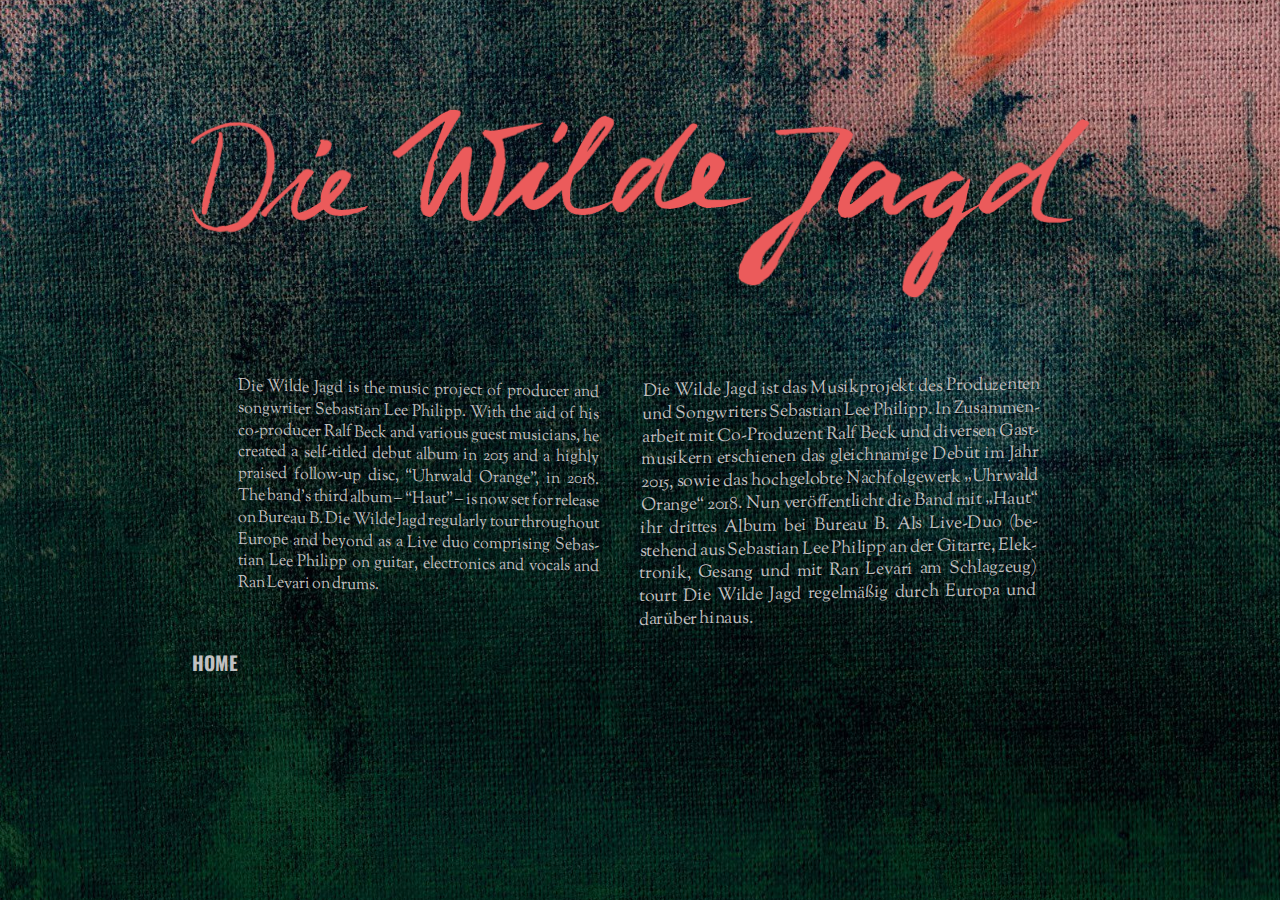
==== about.html @ 192fec65 "contact done" ====
<!DOCTYPE html>
<html lang="de">
  <head>
    <title>Die Wilde Jagd - About</title>
    <meta charset="UTF-8" />
    <meta name="viewport" content="width=device-width, initial-scale=1.0" />
    <link rel="stylesheet" href="normalize.css" type="text/css" />
    <link rel="stylesheet" type="text/css" href="style.css" />
    <link href="https://fonts.googleapis.com/css?family=Oswald:500|Sorts+Mill+Goudy&display=swap" rel="stylesheet"/>
    <link
      rel="stylesheet"
      href="https://use.fontawesome.com/releases/v5.5.0/css/all.css"
      integrity="sha384-B4dIYHKNBt8Bc12p+WXckhzcICo0wtJAoU8YZTY5qE0Id1GSseTk6S+L3BlXeVIU"
      crossorigin="anonymous"
    />
  </head>

  <body class="main">
    <header class="header">
      <img
        class="title-img"
        src="assets/DWJ-title-transparent-compressed.png"
        alt="Die Wilde Jagd"
      />

    </header>
    <section class="about">
      <div class="description-english">
        <p>
          Die Wilde Jagd is the music project of producer and songwriter Sebastian Lee Philipp. With the aid of his co-producer Ralf Beck and various guest musicians, he created a self-titled debut album in 2015 and a highly praised follow-up disc, “Uhrwald Orange”, in 2018. The band’s third album – “Haut” – is now set for release on Bureau B. Die Wilde Jagd regularly tour throughout Europe and beyond as a Live duo comprising Sebastian Lee Philipp on guitar, electronics and vocals and Ran Levari on drums.
        </p>
      </div>
      <div class="description-deutsch">
        <p>
          Die Wilde Jagd ist das Musikprojekt des Produzenten und Songwriters Sebastian Lee Philipp. In Zusammenarbeit mit Co-Produzent Ralf Beck und diversen Gastmusikern erschienen das gleichnamige Debüt im Jahr 2015, sowie das hochgelobte Nachfolgewerk „Uhrwald Orange“ 2018. Nun veröffentlicht die Band mit „Haut“ ihr drittes Album bei Bureau B. Als Live-Duo (bestehend aus Sebastian Lee Philipp an der Gitarre, Elektronik, Gesang und mit Ran Levari am Schlagzeug) tourt Die Wilde Jagd regelmäßig durch Europa und darüber hinaus.
        </p>
      </div>
    </section>
    <nav class="">
      <ul>
        <li>
          <h2><a href="index.html">HOME</a></h2>
        </li>
        </div>
      </ul>
    </nav>
  </body>
</html>
---- style.css ----
/*
1 - general
2 - typography
3 - layout
4 - colors
5 - media queries

*/
/* 1 - general */
body {
  box-sizing: border-box;
  margin: 0;
  padding: 0;
  font-family: sans-serif;
}

img {
  width: 100%;
}

a {
  color: inherit;
  text-decoration: none;
}

ul {
  list-style-type: none;
}

/* 2 - typography */
h1 {
  font-size: 1.2em;
  font-family: "Oswald", sans-serif;
  color: #eb5b5b;
}

h2 {
  font-size: 1.2em;
  font-family: "Oswald", sans-serif;
}

h3 {
  font-size: 1.2em;
  font-family: "Sorts Mill Goudy", serif;
}
.contact p a {
  font-family: "Oswald", sans-serif;
  font-weight: 400;
}
p {
  font-size: 1em;
  font-family: "Sorts Mill Goudy", serif;
  font-weight: 300;
  line-height: 130%;
}

.lyrics p {
  font-size: 0.8em;
}
.contact h3 {
  font-size: 1em;
  font-family: "Oswald", sans-serif;
  font-weight: 400;
}

/* 3 - layout */
.nav,
.main,
footer,
.description,
.about,
header {
  width: 90%;
  display: flex;
  margin: auto;
}
.about {
  flex-direction: column;
}

header,
footer {
  flex-direction: column;
}

.main {
  flex-direction: column;
  align-content: center;
  justify-content: center;
  text-justify: inter-word;
  word-spacing: -1px;
  hyphens: auto;
}

.title-img {
  padding: 3em 0 3em 0;
  width: 80%;
  margin: auto;
}

nav {
  width: 70%;
  margin: auto;
  display: flex;
  justify-content: center;
  text-align: center;
}

.nav-button1,
.nav-button5,
.nav-button4 {
  transform: skew(0.5deg, 0.5deg) scale(1, 1.05) translate(0%, 5%);
}

.nav-button2,
.nav-button3,
.nav-button5 {
  transform: skew(-1deg, -1deg) scale(1.1, 1.1) translate(0%, 5%);
}

ul {
  padding: 0;
  display: flex;
  flex-direction: column;
}

.description {
  display: none;
}
.about-mobile {
  display: flex;
  flex-direction: column;
}

.social-networks {
  display: flex;
  justify-content: flex-start;
  flex-direction: column;
}

.social-icons {
  display: flex;
  flex-direction: column;
}

span {
  display: none;
}

.fab {
  font-size: 1.8em;
  margin: 0 0.2em 0 0.2em;
}

.fab:hover {
  color: black;
}

span {
  margin-top: 1.3em;
}
section {
  width: 95%;
  margin: auto;
}
.lyrics {
  justify-content: space-between;
}

.song-lyrics-mobile {
  text-align: center;
  display: flex;
  flex-direction: column;
  justify-content: space-between;
  margin-bottom: 1em;
}

.song-lyrics-desktop {
  display: none;
}

.lyrics-container {
  display: flex;
  justify-content: space-evenly;
}

.section-title {
  width: 80%;
  margin: auto;
}

/* 4 - colors */
nav,
.description {
  animation: appear 5s forwards;
}

.main {
  color: #c0c0c1;
}

.main {
  width: 100%;
  height: 100%;
  background-image: url(assets/bg-inverted.jpg);
  background-repeat: no-repeat;
  background-size: cover;
  background-position: center;
  background-attachment: fixed;
}

.songkick-iframe {
  margin-left: 10%;
}

/* 5 - media queries */
@media screen and (min-width: 550px) {
  .lyrics p {
    font-size: 1em;
  }
}

@media screen and (min-width: 700px) {
  .lyrics {
    width: 80%;
  }

  .song-lyrics-mobile {
    display: none;
  }

  .song-lyrics-desktop {
    padding-bottom: 2em;
    min-width: 200px;
    max-width: 650px;
    margin: auto;
    text-align: center;
    display: flex;
    flex-direction: column;
  }

  .description,
  .about {
    margin-top: 3em;
    display: flex;
    width: 60%;
    margin: auto;
    text-align: justify;
    justify-content: space-between;
    //animation: flicker 5s infinite;
  }

  .main {
    background-image: url(assets/bg-compressed.jpg);
  }

  .description-english,
  .description-deutsch {
    width: 47%;
    text-shadow: 0.2px 0.2px rgba(0, 0, 0, 0.8);
  }

  header {
    margin-top: 3em;
  }

  nav,
  ul {
    flex-direction: row;
  }
  .main-nav ul li:first-child {
    display: none;
  }
  ul {
    width: 100%;
    justify-content: space-between;
  }

  nav {
    width: 70%;
    margin: auto;
    flex-wrap: wrap;
  }

  .social-networks,
  .social-icons {
    flex-direction: row;
  }

  span {
    display: block;
  }

  .fab {
    font-size: 1.5em;
  }
  .about {
    flex-direction: row;
  }
  .description-english {
    transform: skew(0.2deg, 1deg) scale(1, 1.05) translate(-5%, 4%);
  }

  .description-deutsch {
    transform: skew(-1deg, -1deg) scale(1.1, 1.1) translate(-1%, 5%);
  }
  .contact p a,
  .contact p {
    font-size: 1.1em;
  }
  .contact {
    width: 70%;
    margin: auto;
  }
}

@keyframes appear {
  0% {
    opacity: 0;
  }

  50% {
    opacity: 0.2;
  }

  100% {
    opacity: 1;
  }
}

@keyframes flicker {
  0% {
    opacity: 0.7;
  }

  10% {
    opacity: 0.8;
  }

  50% {
    opacity: 0.7;
  }

  55% {
    opacity: 0.9;
  }

  90% {
    opacity: 0.8;
  }

  98% {
    opacity: 0.7;
  }

  100% {
    opacity: 0.8;
  }
}

.songkick-iframe {
  margin-left: 20%;
  width: 60%;
}

.description {
  margin-bottom: 2em;
}
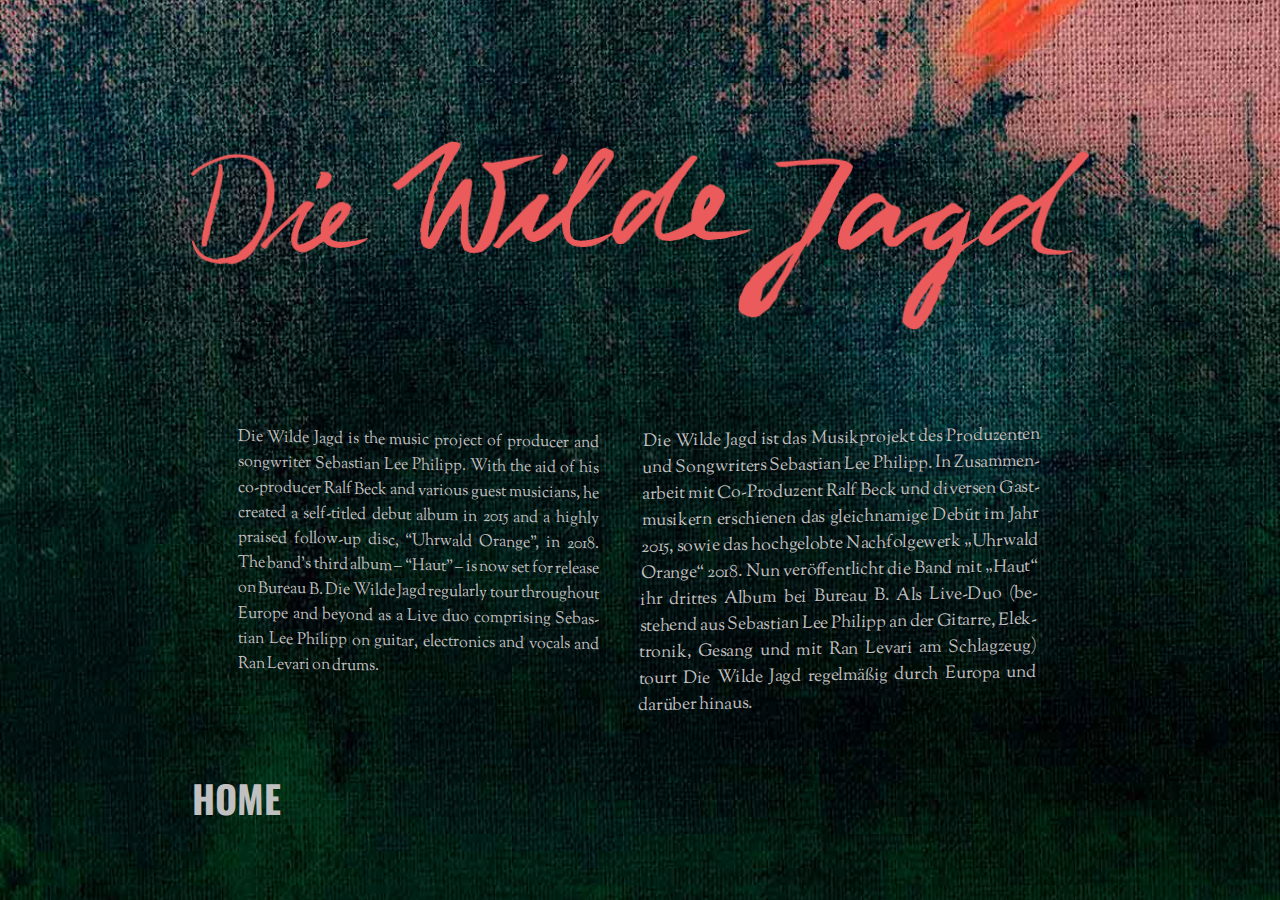
==== commit 1949489e: "typography revision" ====
--- a/about.html
+++ b/about.html
@@ -1,48 +1,53 @@
 <!DOCTYPE html>
 <html lang="de">
-  <head>
-    <title>Die Wilde Jagd - About</title>
-    <meta charset="UTF-8" />
-    <meta name="viewport" content="width=device-width, initial-scale=1.0" />
-    <link rel="stylesheet" href="normalize.css" type="text/css" />
-    <link rel="stylesheet" type="text/css" href="style.css" />
-    <link href="https://fonts.googleapis.com/css?family=Oswald:500|Sorts+Mill+Goudy&display=swap" rel="stylesheet"/>
-    <link
-      rel="stylesheet"
-      href="https://use.fontawesome.com/releases/v5.5.0/css/all.css"
-      integrity="sha384-B4dIYHKNBt8Bc12p+WXckhzcICo0wtJAoU8YZTY5qE0Id1GSseTk6S+L3BlXeVIU"
-      crossorigin="anonymous"
-    />
-  </head>
 
-  <body class="main">
-    <header class="header">
-      <img
-        class="title-img"
-        src="assets/DWJ-title-transparent-compressed.png"
-        alt="Die Wilde Jagd"
-      />
+<head>
+  <title>Die Wilde Jagd - About</title>
+  <meta charset="UTF-8" />
+  <meta name="viewport" content="width=device-width, initial-scale=1.0" />
+  <link rel="stylesheet" href="normalize.css" type="text/css" />
+  <link rel="stylesheet" type="text/css" href="style.css" />
+  <link href="https://fonts.googleapis.com/css?family=Oswald:500|Sorts+Mill+Goudy&display=swap" rel="stylesheet" />
+  <link rel="stylesheet" href="https://use.fontawesome.com/releases/v5.5.0/css/all.css" integrity="sha384-B4dIYHKNBt8Bc12p+WXckhzcICo0wtJAoU8YZTY5qE0Id1GSseTk6S+L3BlXeVIU" crossorigin="anonymous" />
+</head>
 
-    </header>
-    <section class="about">
-      <div class="description-english">
-        <p>
-          Die Wilde Jagd is the music project of producer and songwriter Sebastian Lee Philipp. With the aid of his co-producer Ralf Beck and various guest musicians, he created a self-titled debut album in 2015 and a highly praised follow-up disc, “Uhrwald Orange”, in 2018. The band’s third album – “Haut” – is now set for release on Bureau B. Die Wilde Jagd regularly tour throughout Europe and beyond as a Live duo comprising Sebastian Lee Philipp on guitar, electronics and vocals and Ran Levari on drums.
-        </p>
-      </div>
-      <div class="description-deutsch">
-        <p>
-          Die Wilde Jagd ist das Musikprojekt des Produzenten und Songwriters Sebastian Lee Philipp. In Zusammenarbeit mit Co-Produzent Ralf Beck und diversen Gastmusikern erschienen das gleichnamige Debüt im Jahr 2015, sowie das hochgelobte Nachfolgewerk „Uhrwald Orange“ 2018. Nun veröffentlicht die Band mit „Haut“ ihr drittes Album bei Bureau B. Als Live-Duo (bestehend aus Sebastian Lee Philipp an der Gitarre, Elektronik, Gesang und mit Ran Levari am Schlagzeug) tourt Die Wilde Jagd regelmäßig durch Europa und darüber hinaus.
-        </p>
-      </div>
-    </section>
-    <nav class="">
-      <ul>
-        <li>
-          <h2><a href="index.html">HOME</a></h2>
-        </li>
-        </div>
-      </ul>
-    </nav>
-  </body>
-</html>
+<body class="main">
+  <header class="header">
+    <img class="title-img" src="assets/DWJ-logo.png" alt="Die Wilde Jagd" />
+  </header>
+  <section class="about">
+    <div class="description-english">
+      <p>
+        Die Wilde Jagd is the music project of producer and songwriter
+        Sebastian Lee Philipp. With the aid of his co-producer Ralf Beck and
+        various guest musicians, he created a self-titled debut album in 2015
+        and a highly praised follow-up disc, “Uhrwald Orange”, in 2018. The
+        band’s third album – “Haut” – is now set for release on Bureau B. Die
+        Wilde Jagd regularly tour throughout Europe and beyond as a Live duo
+        comprising Sebastian Lee Philipp on guitar, electronics and vocals and
+        Ran Levari on drums.
+      </p>
+    </div>
+    <div class="description-deutsch">
+      <p>
+        Die Wilde Jagd ist das Musikprojekt des Produzenten und Songwriters
+        Sebastian Lee Philipp. In Zusammenarbeit mit Co-Produzent Ralf Beck
+        und diversen Gastmusikern erschienen das gleichnamige Debüt im Jahr
+        2015, sowie das hochgelobte Nachfolgewerk „Uhrwald Orange“ 2018. Nun
+        veröffentlicht die Band mit „Haut“ ihr drittes Album bei Bureau B. Als
+        Live-Duo (bestehend aus Sebastian Lee Philipp an der Gitarre,
+        Elektronik, Gesang und mit Ran Levari am Schlagzeug) tourt Die Wilde
+        Jagd regelmäßig durch Europa und darüber hinaus.
+      </p>
+    </div>
+  </section>
+  <nav class="">
+    <ul>
+      <li>
+        <h3><a href="https://diewildejagd.com/">HOME</a></h3>
+      </li>
+    </ul>
+  </nav>
+</body>
+
+</html>--- a/style.css
+++ b/style.css
@@ -8,10 +8,12 @@
 */
 /* 1 - general */
 body {
+  background: #021114;
   box-sizing: border-box;
   margin: 0;
   padding: 0;
-  font-family: sans-serif;
+  font-family: "Sorts Mill Goudy", serif;
+  font-size: 16px;
 }
 
 img {
@@ -28,35 +30,30 @@
 }
 
 /* 2 - typography */
+h1, h2, h3 {
+  font-family: "Oswald", sans-serif;
+
+}
+h1, h2, h3 {
+  font-size: 37.90px;
+}
 h1 {
-  font-size: 1.2em;
+  color: #eb5b5b;
+}
+
+header {
   font-family: "Oswald", sans-serif;
-  color: #eb5b5b;
-}
-
-h2 {
-  font-size: 1.2em;
-  font-family: "Oswald", sans-serif;
-}
-
-h3 {
-  font-size: 1.2em;
-  font-family: "Sorts Mill Goudy", serif;
+    font-size: 37.90px;
+
 }
 .contact p a {
   font-family: "Oswald", sans-serif;
-  font-weight: 400;
 }
 p {
   font-size: 1em;
-  font-family: "Sorts Mill Goudy", serif;
-  font-weight: 300;
-  line-height: 130%;
-}
-
-.lyrics p {
-  font-size: 0.8em;
-}
+  line-height: 150%;
+}
+
 .contact h3 {
   font-size: 1em;
   font-family: "Oswald", sans-serif;
@@ -105,6 +102,9 @@
   justify-content: center;
   text-align: center;
 }
+nav ul li {
+  padding: 20px 0;
+}
 
 .nav-button1,
 .nav-button5,
@@ -147,13 +147,14 @@
   display: none;
 }
 
-.fab {
+.social-media-icon {
+  fill: white;
   font-size: 1.8em;
   margin: 0 0.2em 0 0.2em;
 }
 
-.fab:hover {
-  color: black;
+.social-media-icon:hover {
+  fill: #eb5b5b;
 }
 
 span {
@@ -202,7 +203,7 @@
 .main {
   width: 100%;
   height: 100%;
-  background-image: url(assets/bg-inverted.jpg);
+  background-image: url(assets/bg-up1.jpg);
   background-repeat: no-repeat;
   background-size: cover;
   background-position: center;
@@ -221,6 +222,11 @@
 }
 
 @media screen and (min-width: 700px) {
+  header {
+    font-family: "Oswald", sans-serif;
+      font-size: 21.33px;
+  }
+
   .lyrics {
     width: 80%;
   }
@@ -251,7 +257,7 @@
   }
 
   .main {
-    background-image: url(assets/bg-compressed.jpg);
+    background-image: url(assets/bg2.jpg);
   }
 
   .description-english,
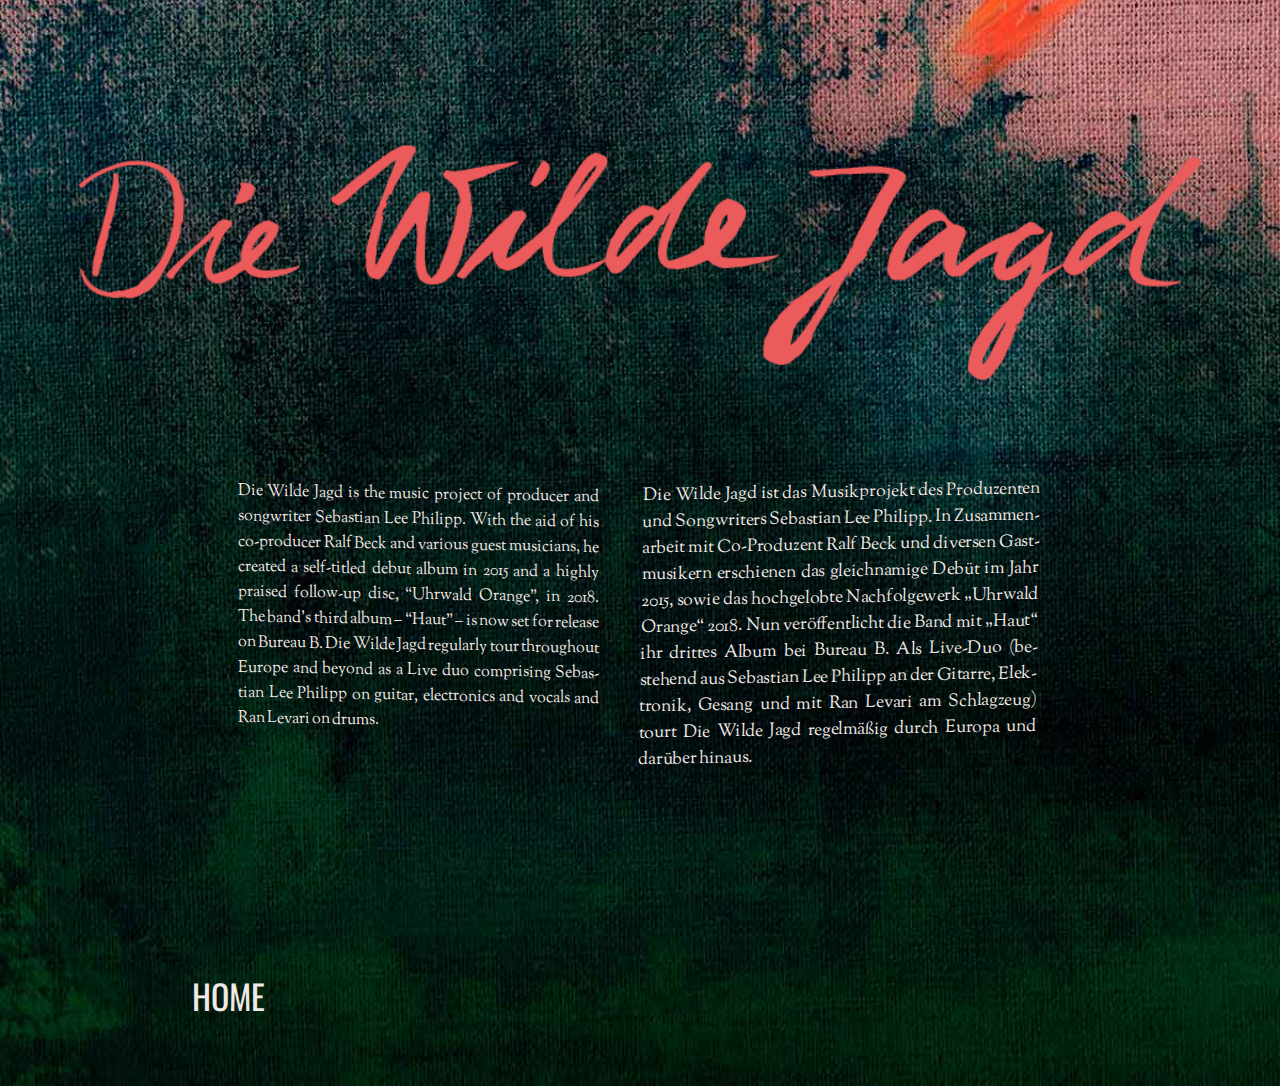
==== commit 5693fd47: "css cleaning 1" ====
--- a/about.html
+++ b/about.html
@@ -3,12 +3,12 @@
 
 <head>
   <title>Die Wilde Jagd - About</title>
-  <meta charset="UTF-8" />
-  <meta name="viewport" content="width=device-width, initial-scale=1.0" />
-  <link rel="stylesheet" href="normalize.css" type="text/css" />
-  <link rel="stylesheet" type="text/css" href="style.css" />
-  <link href="https://fonts.googleapis.com/css?family=Oswald:500|Sorts+Mill+Goudy&display=swap" rel="stylesheet" />
-  <link rel="stylesheet" href="https://use.fontawesome.com/releases/v5.5.0/css/all.css" integrity="sha384-B4dIYHKNBt8Bc12p+WXckhzcICo0wtJAoU8YZTY5qE0Id1GSseTk6S+L3BlXeVIU" crossorigin="anonymous" />
+  <meta charset="UTF-8">
+  <meta name="viewport" content="width=device-width, initial-scale=1.0">
+  <link rel="stylesheet" href="normalize.css" type="text/css">
+  <link rel="stylesheet" type="text/css" href="style.css">
+  <link rel="preconnect" href="https://fonts.gstatic.com">
+  <link href="https://fonts.googleapis.com/css2?family=Oswald:wght@400&family=Sorts+Mill+Goudy&display=swap" rel="stylesheet">
 </head>
 
 <body class="main">
--- a/style.css
+++ b/style.css
@@ -3,203 +3,110 @@
 2 - typography
 3 - layout
 4 - colors
-5 - media queries
-
+5 - pages
+6 - media queries
+7 - animations
 */
+
 /* 1 - general */
 body {
-  background: #021114;
   box-sizing: border-box;
   margin: 0;
   padding: 0;
-  font-family: "Sorts Mill Goudy", serif;
-  font-size: 16px;
-}
-
+}
 img {
   width: 100%;
 }
-
 a {
   color: inherit;
   text-decoration: none;
 }
-
 ul {
   list-style-type: none;
 }
-
 /* 2 - typography */
-h1, h2, h3 {
+body {
+  font-family: "Sorts Mill Goudy", serif;
+  font-size: 16px;
+}
+h1, h2, h3, header {
   font-family: "Oswald", sans-serif;
-
-}
-h1, h2, h3 {
-  font-size: 37.90px;
-}
-h1 {
-  color: #eb5b5b;
-}
-
-header {
-  font-family: "Oswald", sans-serif;
-    font-size: 37.90px;
-
-}
-.contact p a {
-  font-family: "Oswald", sans-serif;
+  font-size: 33.90px;
+  font-weight: 400;
 }
 p {
-  font-size: 1em;
   line-height: 150%;
 }
-
-.contact h3 {
-  font-size: 1em;
-  font-family: "Oswald", sans-serif;
-  font-weight: 400;
-}
-
 /* 3 - layout */
-.nav,
-.main,
-footer,
-.description,
-.about,
-header {
+nav, .main, footer, .description, .about, header, ul, .about-mobile, .social-media, .social-icons  {
+  display: flex;
+}
+.about, .main, header, footer, ul, .about-mobile, .social-media {
+  flex-direction: column;
+}
+nav, .main, footer, .description, .about, header {
   width: 90%;
-  display: flex;
-  margin: auto;
-}
-.about {
-  flex-direction: column;
-}
-
-header,
-footer {
-  flex-direction: column;
-}
-
+  margin: auto;
+}
 .main {
-  flex-direction: column;
   align-content: center;
   justify-content: center;
   text-justify: inter-word;
   word-spacing: -1px;
   hyphens: auto;
 }
-
 .title-img {
-  padding: 3em 0 3em 0;
-  width: 80%;
-  margin: auto;
-}
-
+  padding: 3em 0;
+  width: 100%;
+  margin: auto;
+}
 nav {
   width: 70%;
-  margin: auto;
-  display: flex;
   justify-content: center;
   text-align: center;
+  padding-bottom: 200px;
 }
 nav ul li {
   padding: 20px 0;
 }
-
-.nav-button1,
-.nav-button5,
-.nav-button4 {
-  transform: skew(0.5deg, 0.5deg) scale(1, 1.05) translate(0%, 5%);
-}
-
-.nav-button2,
-.nav-button3,
-.nav-button5 {
-  transform: skew(-1deg, -1deg) scale(1.1, 1.1) translate(0%, 5%);
-}
-
 ul {
   padding: 0;
-  display: flex;
-  flex-direction: column;
-}
-
+}
+.nav-button1, .nav-button4, .nav-button5 {
+  transform: skew(0.5deg, 0.5deg) scale(1, 1.05) translate(0%, 5%);
+}
+.nav-button2, .nav-button3, .nav-button5 {
+  transform: skew(-1deg, -1deg) scale(1.1, 1.1) translate(0%, 5%);
+}
 .description {
   display: none;
 }
-.about-mobile {
-  display: flex;
-  flex-direction: column;
-}
-
-.social-networks {
-  display: flex;
+.social-media {
   justify-content: flex-start;
-  flex-direction: column;
-}
-
-.social-icons {
-  display: flex;
-  flex-direction: column;
-}
-
-span {
-  display: none;
-}
-
+}
+.social-icons, .social-media {
+  padding: 10px 0;
+  justify-content: center;
+  align-items: flex-end;
+}
 .social-media-icon {
-  fill: white;
   font-size: 1.8em;
-  margin: 0 0.2em 0 0.2em;
-}
-
+  margin: 0 0.4em;
+}
+/* 4 - colors */
+body {
+  background: #021114;
+  color: #F0EAE6;
+}
+h1 {
+  color: #eb5b5b;
+}
+.social-media-icon {
+  fill: #F0EAE6;
+}
 .social-media-icon:hover {
   fill: #eb5b5b;
 }
-
-span {
-  margin-top: 1.3em;
-}
-section {
-  width: 95%;
-  margin: auto;
-}
-.lyrics {
-  justify-content: space-between;
-}
-
-.song-lyrics-mobile {
-  text-align: center;
-  display: flex;
-  flex-direction: column;
-  justify-content: space-between;
-  margin-bottom: 1em;
-}
-
-.song-lyrics-desktop {
-  display: none;
-}
-
-.lyrics-container {
-  display: flex;
-  justify-content: space-evenly;
-}
-
-.section-title {
-  width: 80%;
-  margin: auto;
-}
-
-/* 4 - colors */
-nav,
-.description {
-  animation: appear 5s forwards;
-}
-
-.main {
-  color: #c0c0c1;
-}
-
 .main {
   width: 100%;
   height: 100%;
@@ -209,32 +116,64 @@
   background-position: center;
   background-attachment: fixed;
 }
-
-.songkick-iframe {
-  margin-left: 10%;
-}
-
 /* 5 - media queries */
 @media screen and (min-width: 550px) {
   .lyrics p {
     font-size: 1em;
   }
 }
-
-@media screen and (min-width: 700px) {
+@media screen and (min-width: 700px) and (max-width: 892px) {
+  header {
+      font-size: 17px;
+  }
+}
+@media screen and (min-width: 892px) {
   header {
     font-family: "Oswald", sans-serif;
       font-size: 21.33px;
   }
-
+}
+@media screen and (min-width: 700px) {
+  .main {
+    background-image: url(assets/bg2.jpg);
+  }
+  section {
+    padding-bottom: 150px;
+  }
+  header {
+    margin-top: 3em;
+  }
+  nav, ul {
+    flex-direction: row;
+  }
+  nav {
+    width: 70%;
+    margin: auto;
+    flex-wrap: wrap;
+    padding-bottom: 0;
+  }
+  ul {
+    width: 100%;
+    justify-content: space-between;
+  }
+  .main-nav ul li:first-child {
+    display: none;
+  }
+  .social-media-icon {
+    margin-top: 25px;
+  }
+  .social-media {
+    margin-top: -20px;
+  }
+  .about {
+    flex-direction: row;
+  }
   .lyrics {
     width: 80%;
   }
-
   .song-lyrics-mobile {
     display: none;
   }
-
   .song-lyrics-desktop {
     padding-bottom: 2em;
     min-width: 200px;
@@ -244,7 +183,6 @@
     display: flex;
     flex-direction: column;
   }
-
   .description,
   .about {
     margin-top: 3em;
@@ -255,58 +193,14 @@
     justify-content: space-between;
     //animation: flicker 5s infinite;
   }
-
-  .main {
-    background-image: url(assets/bg2.jpg);
-  }
-
   .description-english,
   .description-deutsch {
     width: 47%;
     text-shadow: 0.2px 0.2px rgba(0, 0, 0, 0.8);
   }
-
-  header {
-    margin-top: 3em;
-  }
-
-  nav,
-  ul {
-    flex-direction: row;
-  }
-  .main-nav ul li:first-child {
-    display: none;
-  }
-  ul {
-    width: 100%;
-    justify-content: space-between;
-  }
-
-  nav {
-    width: 70%;
-    margin: auto;
-    flex-wrap: wrap;
-  }
-
-  .social-networks,
-  .social-icons {
-    flex-direction: row;
-  }
-
-  span {
-    display: block;
-  }
-
-  .fab {
-    font-size: 1.5em;
-  }
-  .about {
-    flex-direction: row;
-  }
   .description-english {
     transform: skew(0.2deg, 1deg) scale(1, 1.05) translate(-5%, 4%);
   }
-
   .description-deutsch {
     transform: skew(-1deg, -1deg) scale(1.1, 1.1) translate(-1%, 5%);
   }
@@ -318,49 +212,8 @@
     width: 70%;
     margin: auto;
   }
-}
-
-@keyframes appear {
-  0% {
-    opacity: 0;
-  }
-
-  50% {
-    opacity: 0.2;
-  }
-
-  100% {
-    opacity: 1;
-  }
-}
-
-@keyframes flicker {
-  0% {
-    opacity: 0.7;
-  }
-
-  10% {
-    opacity: 0.8;
-  }
-
-  50% {
-    opacity: 0.7;
-  }
-
-  55% {
-    opacity: 0.9;
-  }
-
-  90% {
-    opacity: 0.8;
-  }
-
-  98% {
-    opacity: 0.7;
-  }
-
-  100% {
-    opacity: 0.8;
+  span {
+    display: block;
   }
 }
 
@@ -372,3 +225,64 @@
 .description {
   margin-bottom: 2em;
 }
+
+/* pages */
+
+section {
+  width: 95%;
+  margin: auto;
+}
+.lyrics {
+  justify-content: space-between;
+}
+.song-lyrics-mobile {
+  display: flex;
+  text-align: center;
+  flex-direction: column;
+  justify-content: space-between;
+  margin-bottom: 1em;
+}
+
+.song-lyrics-desktop {
+  display: none;
+}
+
+.lyrics-container {
+  display: flex;
+  justify-content: space-evenly;
+}
+
+.section-title {
+  width: 80%;
+  margin: auto;
+}
+.contact p a {
+  font-family: "Oswald", sans-serif;
+}
+.contact h3 {
+  font-size: 1em;
+  font-family: "Oswald", sans-serif;
+  font-weight: 400;
+}
+.songkick-iframe {
+  margin-left: 10%;
+}
+/* animations */
+nav,
+.description {
+  animation: appear 5s forwards;
+}
+@keyframes appear {
+  0% {opacity: 0;}
+  50% {opacity: 0.2;}
+  100% {opacity: 1;}
+}
+@keyframes flicker {
+  0% {opacity: 0.7;}
+  10% {opacity: 0.8;}
+  50% {opacity: 0.7;}
+  55% {opacity: 0.9;}
+  90% {opacity: 0.8;}
+  98% {opacity: 0.7;}
+  100% {opacity: 0.8;}
+}
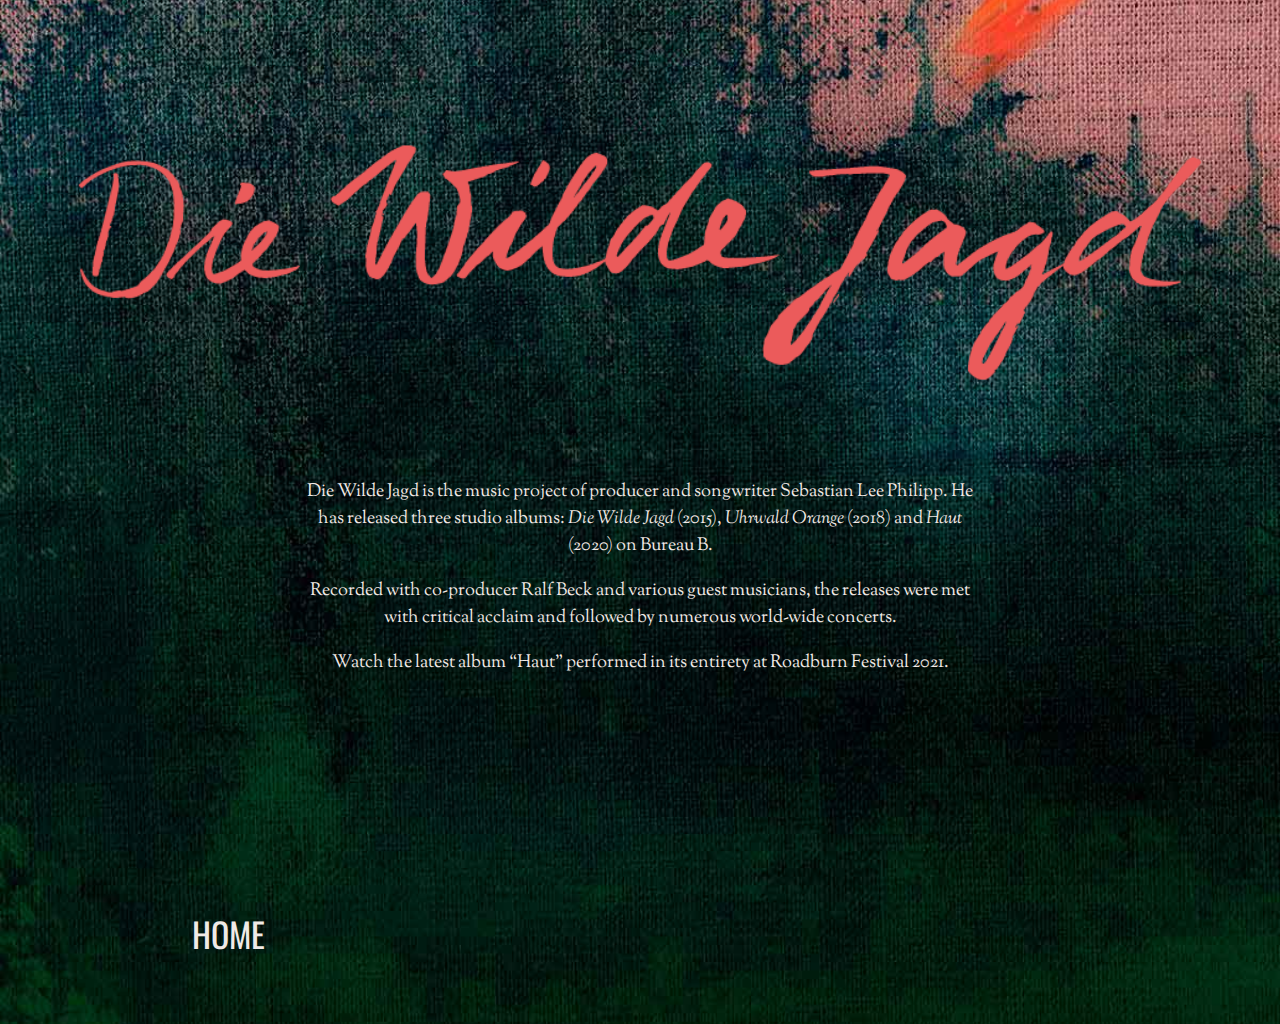
==== commit bbd09941: "german text deleted" ====
--- a/about.html
+++ b/about.html
@@ -18,28 +18,15 @@
   <section class="about">
     <div class="description-english">
       <p>
-        Die Wilde Jagd is the music project of producer and songwriter
-        Sebastian Lee Philipp. With the aid of his co-producer Ralf Beck and
-        various guest musicians, he created a self-titled debut album in 2015
-        and a highly praised follow-up disc, “Uhrwald Orange”, in 2018. The
-        band’s third album – “Haut” – is now set for release on Bureau B. Die
-        Wilde Jagd regularly tour throughout Europe and beyond as a Live duo
-        comprising Sebastian Lee Philipp on guitar, electronics and vocals and
-        Ran Levari on drums.
+        Die Wilde Jagd is the music project of producer and songwriter Sebastian Lee Philipp. He has released three studio albums: <i>Die Wilde Jagd</i> (2015), <i>Uhrwald Orange</i> (2018) and <i>Haut</i> (2020) on Bureau B.
       </p>
+      <p>Recorded with co-producer Ralf Beck and various guest musicians, the releases were met with critical acclaim and followed by numerous world-wide concerts.
+      </p>
+      <p><a target="_blank" href="https://www.youtube.com/watch?v=kEgw-WHIpPM">Watch the latest album “Haut” performed in its entirety at Roadburn Festival 2021.</a>
+      </p>
+
     </div>
-    <div class="description-deutsch">
-      <p>
-        Die Wilde Jagd ist das Musikprojekt des Produzenten und Songwriters
-        Sebastian Lee Philipp. In Zusammenarbeit mit Co-Produzent Ralf Beck
-        und diversen Gastmusikern erschienen das gleichnamige Debüt im Jahr
-        2015, sowie das hochgelobte Nachfolgewerk „Uhrwald Orange“ 2018. Nun
-        veröffentlicht die Band mit „Haut“ ihr drittes Album bei Bureau B. Als
-        Live-Duo (bestehend aus Sebastian Lee Philipp an der Gitarre,
-        Elektronik, Gesang und mit Ran Levari am Schlagzeug) tourt Die Wilde
-        Jagd regelmäßig durch Europa und darüber hinaus.
-      </p>
-    </div>
+
   </section>
   <nav class="">
     <ul>
@@ -50,4 +37,4 @@
   </nav>
 </body>
 
-</html>+</html>
--- a/style.css
+++ b/style.css
@@ -37,6 +37,9 @@
 p {
   line-height: 150%;
 }
+.description-english a:hover{
+  text-decoration: underline;
+}
 /* 3 - layout */
 nav, .main, footer, .description, .about, header, ul, .about-mobile, .social-media, .social-icons  {
   display: flex;
@@ -116,118 +119,7 @@
   background-position: center;
   background-attachment: fixed;
 }
-/* 5 - media queries */
-@media screen and (min-width: 550px) {
-  .lyrics p {
-    font-size: 1em;
-  }
-}
-@media screen and (min-width: 700px) and (max-width: 892px) {
-  header {
-      font-size: 17px;
-  }
-}
-@media screen and (min-width: 892px) {
-  header {
-    font-family: "Oswald", sans-serif;
-      font-size: 21.33px;
-  }
-}
-@media screen and (min-width: 700px) {
-  .main {
-    background-image: url(assets/bg2.jpg);
-  }
-  section {
-    padding-bottom: 150px;
-  }
-  header {
-    margin-top: 3em;
-  }
-  nav, ul {
-    flex-direction: row;
-  }
-  nav {
-    width: 70%;
-    margin: auto;
-    flex-wrap: wrap;
-    padding-bottom: 0;
-  }
-  ul {
-    width: 100%;
-    justify-content: space-between;
-  }
-  .main-nav ul li:first-child {
-    display: none;
-  }
-  .social-media-icon {
-    margin-top: 25px;
-  }
-  .social-media {
-    margin-top: -20px;
-  }
-  .about {
-    flex-direction: row;
-  }
-  .lyrics {
-    width: 80%;
-  }
-  .song-lyrics-mobile {
-    display: none;
-  }
-  .song-lyrics-desktop {
-    padding-bottom: 2em;
-    min-width: 200px;
-    max-width: 650px;
-    margin: auto;
-    text-align: center;
-    display: flex;
-    flex-direction: column;
-  }
-  .description,
-  .about {
-    margin-top: 3em;
-    display: flex;
-    width: 60%;
-    margin: auto;
-    text-align: justify;
-    justify-content: space-between;
-    //animation: flicker 5s infinite;
-  }
-  .description-english,
-  .description-deutsch {
-    width: 47%;
-    text-shadow: 0.2px 0.2px rgba(0, 0, 0, 0.8);
-  }
-  .description-english {
-    transform: skew(0.2deg, 1deg) scale(1, 1.05) translate(-5%, 4%);
-  }
-  .description-deutsch {
-    transform: skew(-1deg, -1deg) scale(1.1, 1.1) translate(-1%, 5%);
-  }
-  .contact p a,
-  .contact p {
-    font-size: 1.1em;
-  }
-  .contact {
-    width: 70%;
-    margin: auto;
-  }
-  span {
-    display: block;
-  }
-}
-
-.songkick-iframe {
-  margin-left: 20%;
-  width: 60%;
-}
-
-.description {
-  margin-bottom: 2em;
-}
-
 /* pages */
-
 section {
   width: 95%;
   margin: auto;
@@ -242,18 +134,19 @@
   justify-content: space-between;
   margin-bottom: 1em;
 }
-
 .song-lyrics-desktop {
   display: none;
 }
-
 .lyrics-container {
   display: flex;
   justify-content: space-evenly;
 }
-
 .section-title {
   width: 80%;
+  margin: auto;
+}
+.contact {
+  width: 70%;
   margin: auto;
 }
 .contact p a {
@@ -264,8 +157,110 @@
   font-family: "Oswald", sans-serif;
   font-weight: 400;
 }
+/* 5 - media queries */
+@media screen and (min-width: 550px) {
+  .lyrics p {
+    font-size: 1em;
+  }
+}
+@media screen and (min-width: 700px) and (max-width: 892px) {
+  header {
+      font-size: 17px;
+  }
+}
+@media screen and (min-width: 892px) {
+  header {
+    font-family: "Oswald", sans-serif;
+      font-size: 21.33px;
+  }
+}
+@media screen and (min-width: 700px) {
+  .main {
+    background-image: url(assets/bg2.jpg);
+  }
+  section {
+    padding-bottom: 150px;
+  }
+  header {
+    margin-top: 3em;
+  }
+  nav, ul {
+    flex-direction: row;
+  }
+  nav {
+    margin: auto;
+    flex-wrap: wrap;
+    padding-bottom: 0;
+  }
+  ul {
+    width: 100%;
+    justify-content: space-between;
+  }
+  .main-nav ul li:first-child {
+    display: none;
+  }
+  .social-media-icon {
+    margin-top: 25px;
+  }
+  .social-media {
+    margin-top: -20px;
+  }
+  .about {
+    flex-direction: row;
+  }
+  .lyrics {
+    width: 80%;
+  }
+  .song-lyrics-mobile {
+    display: none;
+  }
+  .song-lyrics-desktop {
+    padding-bottom: 2em;
+    min-width: 200px;
+    max-width: 650px;
+    margin: auto;
+    text-align: center;
+    display: flex;
+    flex-direction: column;
+  }
+  .description,
+  .about {
+    margin-top: 3em;
+    display: flex;
+    width: 60%;
+    margin: auto;
+    text-align: justify;
+    justify-content: space-between;
+    //animation: flicker 5s infinite;
+  }
+  .description-english {
+    text-align: center;
+    width: 90%;
+    margin: auto;
+    font-size: 18px;
+    text-shadow: 0.2px 0.2px rgba(0, 0, 0, 0.8);
+  }
+
+  .description-english {
+    /* transform: skew(0.2deg, 1deg) scale(1, 1.05) translate(-5%, 4%); */
+  }
+  /* .description-deutsch {
+    transform: skew(-1deg, -1deg) scale(1.1, 1.1) translate(-1%, 5%);
+  } */
+  .contact p a,
+  .contact p {
+    font-size: 1.1em;
+  }
+  span {
+    display: block;
+  }
+}
 .songkick-iframe {
-  margin-left: 10%;
+  margin-left: 20%;
+  width: 60%;
+}
+.description {
+  margin-bottom: 2em;
 }
 /* animations */
 nav,
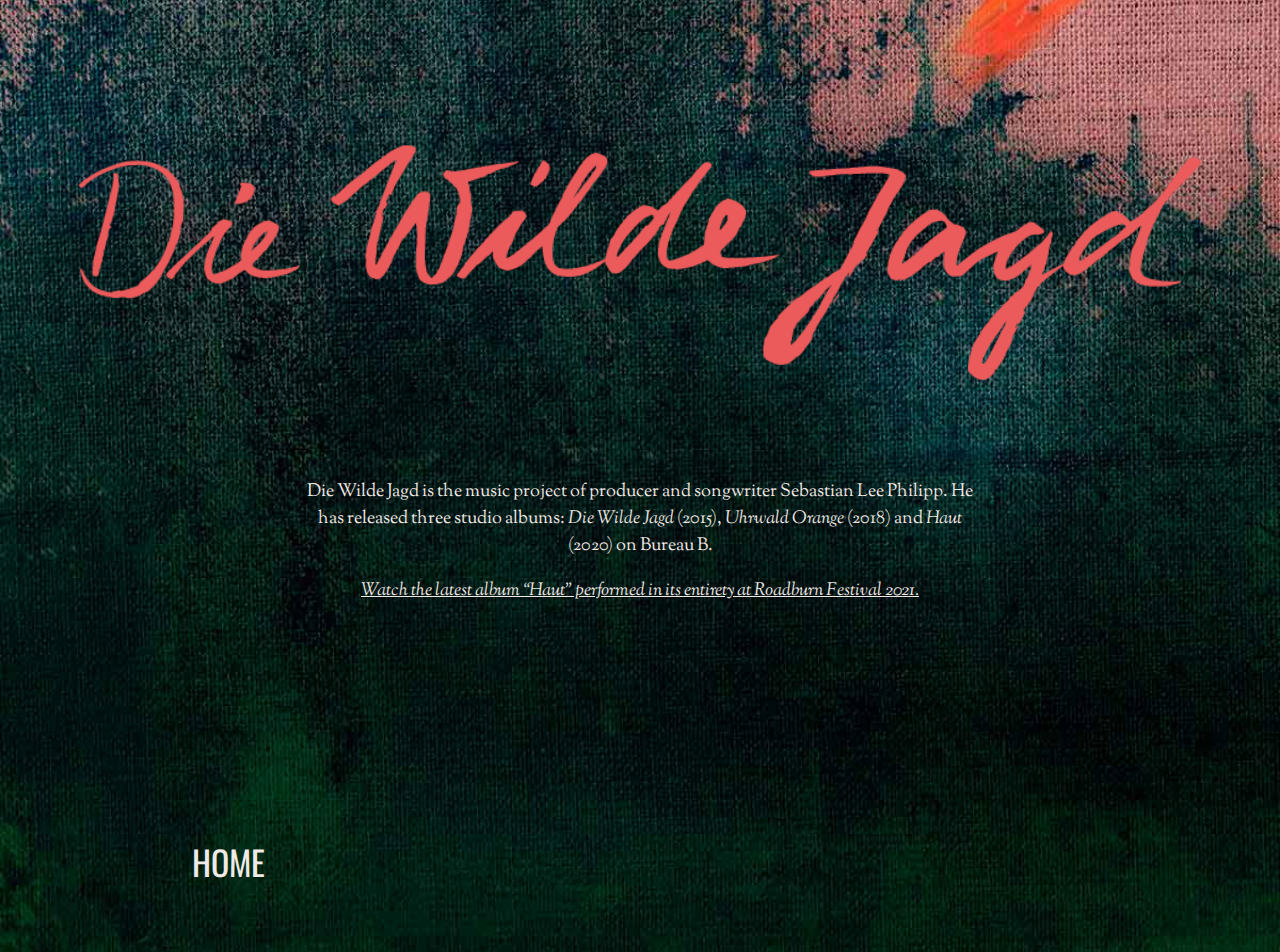
==== commit 2dd49f62: "text edited and link change" ====
--- a/about.html
+++ b/about.html
@@ -20,9 +20,7 @@
       <p>
         Die Wilde Jagd is the music project of producer and songwriter Sebastian Lee Philipp. He has released three studio albums: <i>Die Wilde Jagd</i> (2015), <i>Uhrwald Orange</i> (2018) and <i>Haut</i> (2020) on Bureau B.
       </p>
-      <p>Recorded with co-producer Ralf Beck and various guest musicians, the releases were met with critical acclaim and followed by numerous world-wide concerts.
-      </p>
-      <p><a target="_blank" href="https://www.youtube.com/watch?v=kEgw-WHIpPM">Watch the latest album “Haut” performed in its entirety at Roadburn Festival 2021.</a>
+      <p><i><a class="main-link" target="_blank" href="https://www.youtube.com/watch?v=kEgw-WHIpPM">Watch the latest album “Haut” performed in its entirety at Roadburn Festival 2021.</a></i>
       </p>
 
     </div>
--- a/style.css
+++ b/style.css
@@ -37,7 +37,10 @@
 p {
   line-height: 150%;
 }
-.description-english a:hover{
+/* .description-english a:hover{
+  text-decoration: underline;
+} */
+.main-link {
   text-decoration: underline;
 }
 /* 3 - layout */
